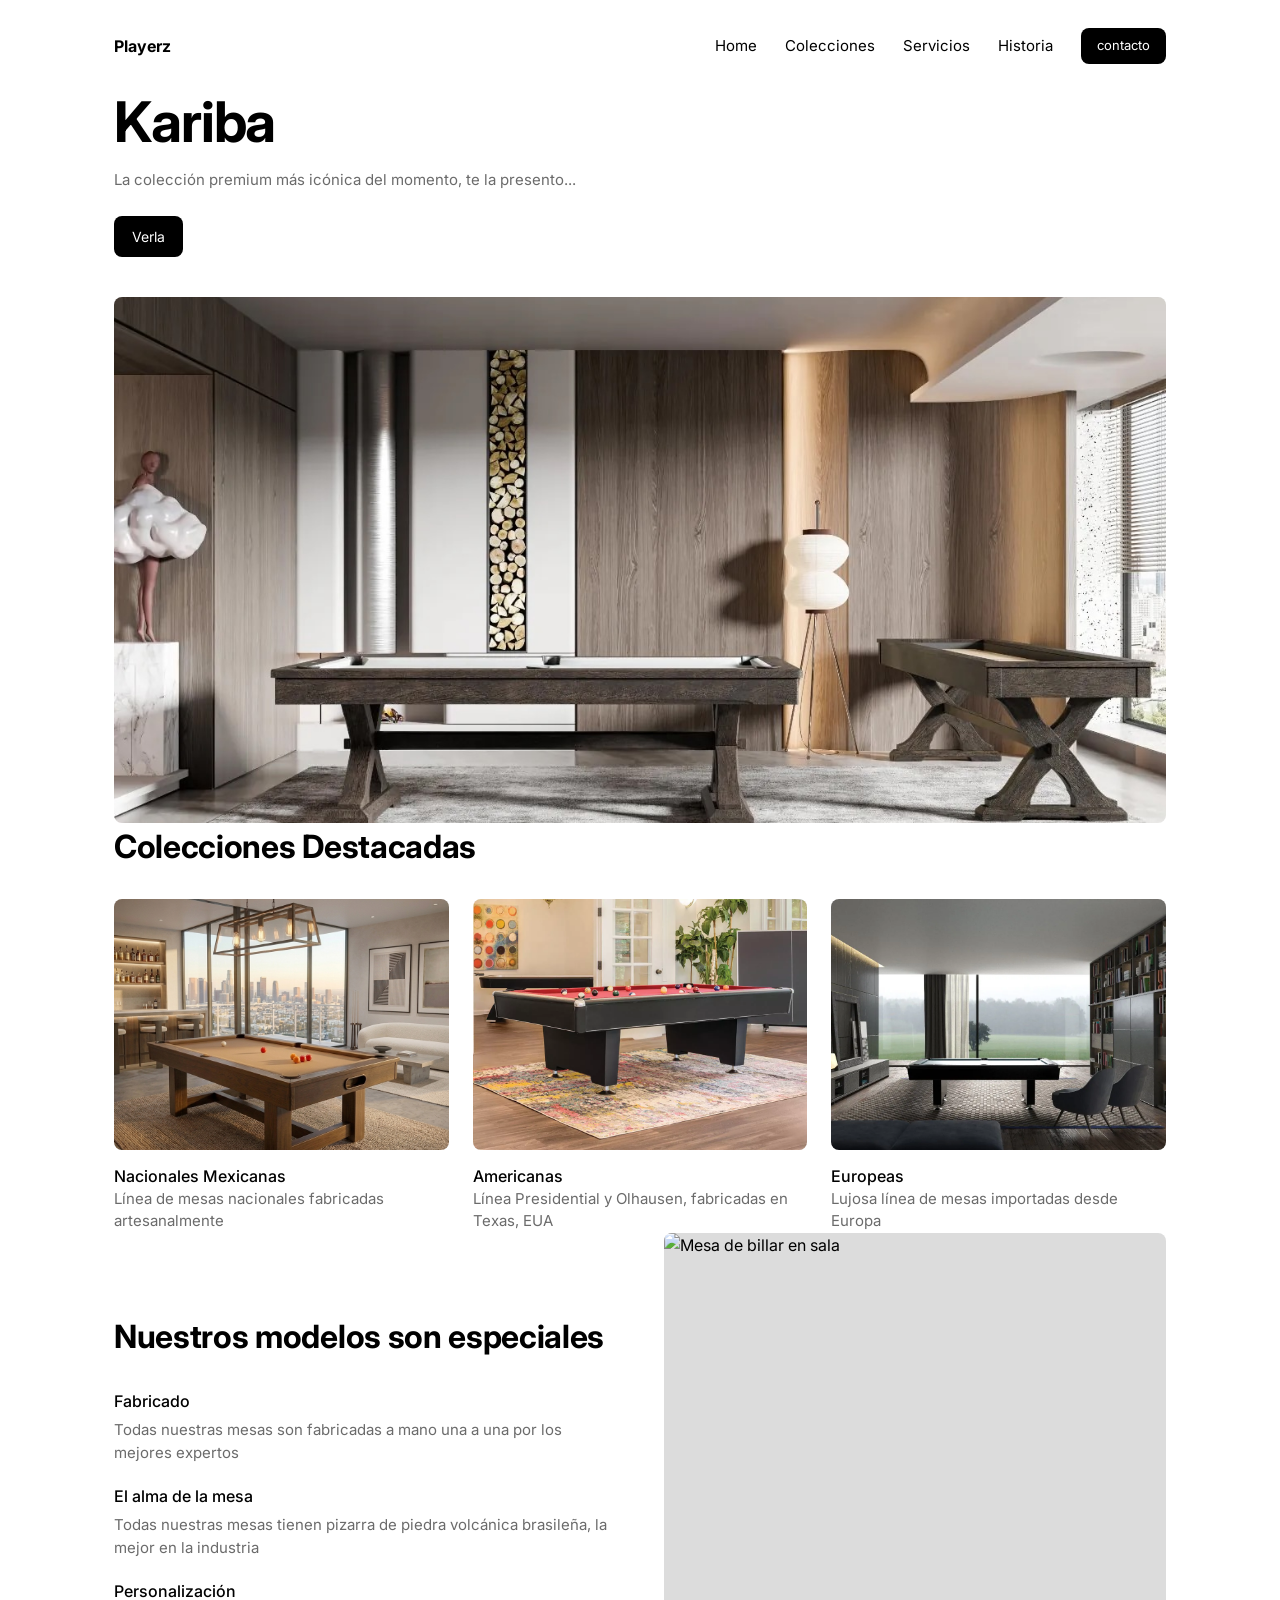
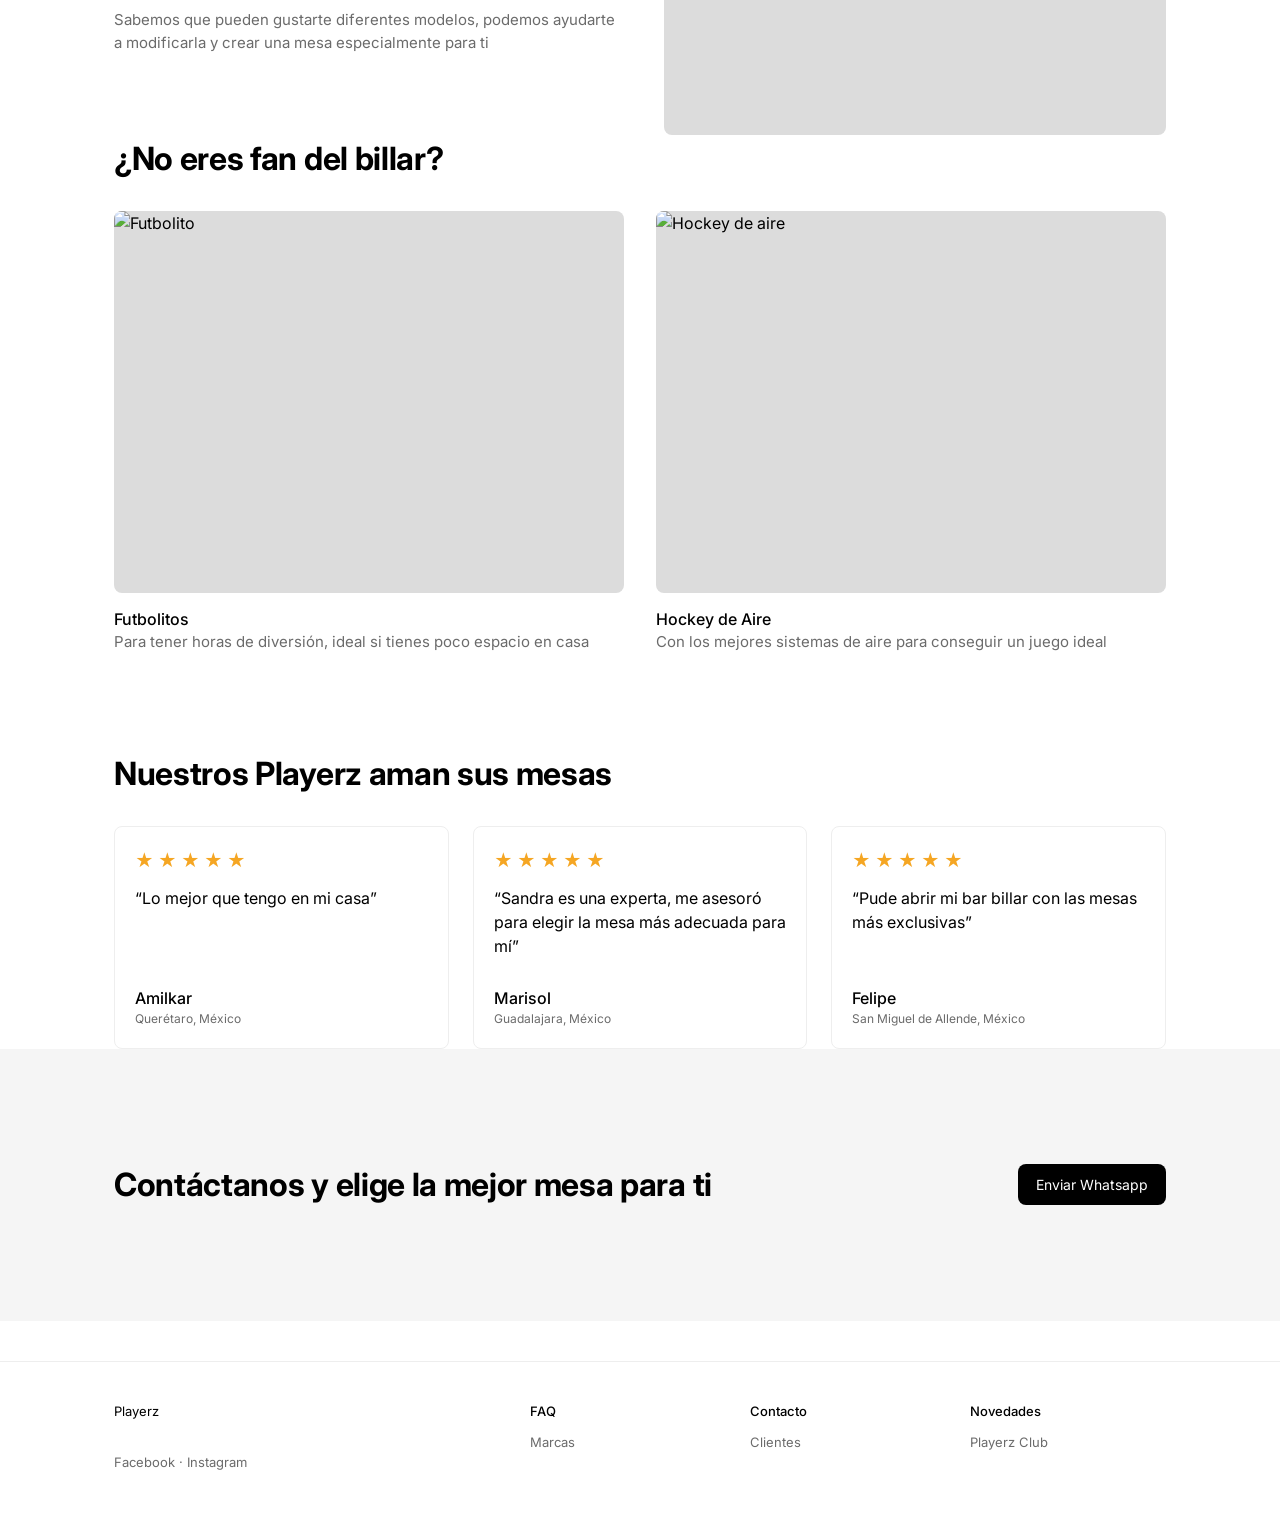
==== index.html @ 4782a0a0 "Initial commit" ====
<!DOCTYPE html>
<html lang="es">
    <head>
        <meta charset="utf-8">
        <meta name="viewport" content="width=device-width,initial-scale=1">
        <title>Home | Playerz</title>
        <link rel="preconnect" href="https://fonts.googleapis.com">
        <link rel="preconnect" href="https://fonts.gstatic.com" crossorigin>
        <link href="https://fonts.googleapis.com/css2?family=Inter:wght@400;500;700&display=swap" rel="stylesheet">
        <link rel="stylesheet" href="CSS/base.css">
        <link rel="stylesheet" href="CSS/componentes.css">
        <link rel="stylesheet" href="CSS/paginas.css">
        <script src="JS/menu.js" defer></script>
    </head>
    <body class="home">
        <header>
            <div class="w">
                <a href="index.html"><b>Playerz</b></a>
                <button class="menu-toggle" type="button" aria-label="Abrir menú" aria-expanded="false" aria-controls="menu">
                    <span></span>
                    <span></span>
                    <span></span>
                </button>
                <nav id="menu">
                    <ul>
                        <li><a href="index.html">Home</a></li>
                        <li><a href="productos.html">Colecciones</a></li>
                        <li><a href="servicios.html">Servicios</a></li>
                        <li><a href="historia.html">Historia</a></li>
                        <li><a class="btn" href="contacto.html">contacto</a></li>
                    </ul>
                </nav>
            </div>
        </header>

        <main>
            <section class="w">
                <h1>Kariba</h1>
                <p>La colección premium más icónica del momento, te la presento...</p>
                <a class="btn" href="https://www.presidentialbilliards.com/product/kariba-billiard-table/" target="_blank" rel="noopener">Verla</a>                <img src="IMG/karibaex.jpg" alt="Mesa de billar Kariba">
            </section>

            <section class="w">
                <h2>Colecciones Destacadas</h2>
                <div class="grid3">
                    <a href="DOCS/catalogomx.pdf" target="_blank" rel="noopener">
                        <img src="IMG/mexicana.png" alt="Nacionales Mexicanas">
                        <h3>Nacionales Mexicanas</h3>
                        <p>Línea de mesas nacionales fabricadas artesanalmente</p>
                    </a>
                    <a href="DOCS/catalogous.pdf" target="_blank" rel="noopener">
                        <img src="IMG/americana.png" alt="Americanas">
                        <h3>Americanas</h3>
                        <p>Línea Presidential y Olhausen, fabricadas en Texas, EUA</p>
                    </a>
                    <a href="DOCS/catalogoeu.pdf" target="_blank" rel="noopener">
                        <img src="IMG/europea.png" alt="Europeas">
                        <h3>Europeas</h3>
                        <p>Lujosa línea de mesas importadas desde Europa</p>
                    </a>
                </div>
            </section>

            <section class="w split">
                <div>
                    <h2>Nuestros modelos son especiales</h2>
                    <h3>Fabricado</h3>
                    <p>Todas nuestras mesas son fabricadas a mano una a una por los mejores expertos</p>
                    <h3>El alma de la mesa</h3>
                    <p>Todas nuestras mesas tienen pizarra de piedra volcánica brasileña, la mejor en la industria</p>
                    <h3>Personalización</h3>
                    <p>Sabemos que pueden gustarte diferentes modelos, podemos ayudarte a modificarla y crear una mesa especialmente para ti</p>
                </div>
                <img src="img/modelos.jpg" alt="Mesa de billar en sala">
            </section>

            <section class="w">
                <h2>¿No eres fan del billar?</h2>
                <div class="grid2">
                    <div>
                        <img src="img/futbolitos.jpg" alt="Futbolito">
                        <h3>Futbolitos</h3>
                        <p>Para tener horas de diversión, ideal si tienes poco espacio en casa</p>
                    </div>
                    <div>
                        <img src="img/hockey.jpg" alt="Hockey de aire">
                        <h3>Hockey de Aire</h3>
                        <p>Con los mejores sistemas de aire para conseguir un juego ideal</p>
                    </div>
                </div>
            </section>

            <section class="w resenas">
                <h2>Nuestros Playerz aman sus mesas</h2>
                <div class="grid3">
                    <div class="card">
                <div class="stars" role="img" aria-label="5 de 5 estrellas">
                    <span>★</span>
                    <span>★</span>
                    <span>★</span>
                    <span>★</span>
                    <span>★</span>
                </div>                        <q>“Lo mejor que tengo en mi casa”</q>
                        <div class="autor">
                            <h3>Amilkar</h3>
                            <p>Querétaro, México</p>
                        </div>
                    </div>
                    <div class="card">
                <div class="stars" role="img" aria-label="5 de 5 estrellas">
                    <span>★</span>
                    <span>★</span>
                     <span>★</span>
                    <span>★</span>
                    <span>★</span>
                </div>
                        <q>“Sandra es una experta, me asesoró para elegir la mesa más adecuada para mí”</q>
                        <div class="autor">
                            <h3>Marisol</h3>
                            <p>Guadalajara, México</p>
                        </div>
                    </div>
                    <div class="card">
                <div class="stars" role="img" aria-label="5 de 5 estrellas">
                    <span>★</span>
                    <span>★</span>
                    <span>★</span>
                    <span>★</span>
                    <span>★</span>
                </div>
                        <q>“Pude abrir mi bar billar con las mesas más exclusivas”</q>
                        <div class="autor">
                            <h3>Felipe</h3>
                            <p>San Miguel de Allende, México</p>
                        </div>
                    </div>
                </div>
            </section>

            <section class="cta">
                <div class="w">
                    <h2>Contáctanos y elige la mejor mesa para ti</h2>
                    <a class="btn" href="https://wa.me/">Enviar Whatsapp</a>
                </div>
            </section>
        </main>

        <footer>
            <div class="w">
                <div>
                    Playerz
                    <p>Facebook · Instagram</p>
                </div>
                <div>
                    <b>FAQ</b>
                    <a href="#">Marcas</a>
                </div>
                <div>
                    <b>Contacto</b>
                    <a href="#">Clientes</a>
                </div>
                <div>
                    <b>Novedades</b>
                    <a href="#">Playerz Club</a>
                </div>
            </div>
        </footer>
    </body>
</html>
---- CSS/base.css ----
:root {
    --ink: #000;
    --mute: #6b6b6b;
    --line: #eee;
    --bg: #fff;
    --soft: #f5f5f5;
    --img: #dcdcdc;
}

* {
    box-sizing: border-box;
    margin: 0;
}

body {
    font-family: Inter, system-ui, sans-serif;
    color: var(--ink);
    background: var(--bg);
    line-height: 1.5;
}

a {
    color: inherit;
    text-decoration: none;
}

img {
    display: block;
    width: 100%;
    object-fit: cover;
    background: var(--img);
    border-radius: 8px;
}

h1 {
    font-size: clamp(34px, 6vw, 56px);
    line-height: 1.1;
    letter-spacing: -0.02em;
}

h2 {
    font-size: clamp(26px, 4vw, 32px);
    letter-spacing: -0.01em;
    margin-bottom: 28px;
}

h3 {
    font-size: 16px;
    font-weight: 500;
}

p {
    color: var(--mute);
    font-size: 15px;
}

/* Layout */
.w {
    max-width: 1100px;
    margin: 0 auto;
    padding: 0 24px;
}

section {
    padding: 56px 0;
}

.grid3 {
    display: grid;
    grid-template-columns: repeat(3, 1fr);
    gap: 24px;
}

.grid2 {
    display: grid;
    grid-template-columns: repeat(2, 1fr);
    gap: 32px;
}

.split {
    display: grid;
    grid-template-columns: 1fr 1fr;
    gap: 48px;
    align-items: center;
}

.narrow {
    max-width: 640px;
    margin: 0 auto;
}

.narrow p {
    color: var(--ink);
    margin-bottom: 20px;
}

.grid3 > a,
.grid2 > a {
    display: block;
}

.grid3 img {
    aspect-ratio: 4 / 3;
}

.grid2 img {
    aspect-ratio: 4 / 3;
}

.split img {
    aspect-ratio: 1 / 1;
}

.grid3 img,
.grid2 img {
    margin-bottom: 14px;
}

/* Tablet */
@media (max-width: 1024px) {
    .grid3 {
        grid-template-columns: repeat(2, 1fr);
    }

    .split {
        gap: 32px;
    }
}

/* Móvil */
@media (max-width: 760px) {
    .w {
        padding: 0 20px;
    }

    section {
        padding: 40px 0;
    }

    .grid3,
    .grid2,
    .split {
        grid-template-columns: 1fr;
    }

    .split {
        gap: 24px;
    }
}
---- CSS/componentes.css ----
/* Header y menú */
header {
    position: sticky;
    top: 0;
    z-index: 100;
    background: var(--bg);
    transition: transform 0.3s ease;
}

header.oculto {
    transform: translateY(-100%);
}

.menu-toggle {
    display: none;
    background: none;
    border: 0;
    padding: 8px;
    cursor: pointer;
}

.menu-toggle span {
    display: block;
    width: 22px;
    height: 2px;
    margin: 5px 0;
    background: var(--ink);
    transition: transform 0.3s ease, opacity 0.3s ease;
}

.menu-toggle[aria-expanded="true"] span:nth-child(1) {
    transform: translateY(7px) rotate(45deg);
}

.menu-toggle[aria-expanded="true"] span:nth-child(2) {
    opacity: 0;
}

.menu-toggle[aria-expanded="true"] span:nth-child(3) {
    transform: translateY(-7px) rotate(-45deg);
}

header .w {
    display: flex;
    justify-content: space-between;
    align-items: center;
    padding-top: 28px;
    padding-bottom: 28px;
}

nav ul {
    display: flex;
    gap: 28px;
    align-items: center;
    list-style: none;
    padding: 0;
    font-size: 15px;
}

nav a:focus-visible,
.btn:focus-visible,
.menu-toggle:focus-visible,
input:focus-visible,
textarea:focus-visible {
    outline: 2px solid var(--ink);
    outline-offset: 3px;
}

/* Botones */
.btn {
    display: inline-block;
    background: var(--ink);
    color: #fff;
    padding: 10px 18px;
    border: 0;
    border-radius: 8px;
    font-family: inherit;
    font-size: 14px;
    cursor: pointer;
}

nav .btn {
    padding: 8px 16px;
    font-size: 13px;
}

.btn.full {
    width: 100%;
    margin-top: 20px;
    padding: 14px;
    text-align: center;
}

/* Tarjetas de testimonios */
.card {
    display: flex;
    flex-direction: column;
    border: 1px solid var(--line);
    border-radius: 8px;
    padding: 20px;
}

.stars {
    display: flex;
    gap: 4px;
    color: #f5a623;
    font-size: 18px;
    margin-bottom: 12px;
}

.stars span {
    display: inline-block;
    animation: pulso 1.8s ease-in-out infinite;
}

.stars span:nth-child(2) {
    animation-delay: 0.15s;
}

.stars span:nth-child(3) {
    animation-delay: 0.3s;
}

.stars span:nth-child(4) {
    animation-delay: 0.45s;
}

.stars span:nth-child(5) {
    animation-delay: 0.6s;
}

@keyframes pulso {
    0%,
    60%,
    100% {
        transform: scale(1);
    }

    30% {
        transform: scale(1.35);
    }
}

.card q {
    display: block;
    color: var(--ink);
    font-size: 16px;
    quotes: none;
    flex-grow: 1;
    margin-bottom: 28px;
}

.autor {
    margin-top: auto;
}

.card p {
    font-size: 12px;
}

/* Llamada a la acción */
.cta {
    background: var(--soft);
}

.cta .w {
    display: flex;
    justify-content: space-between;
    align-items: center;
    gap: 24px;
    padding-top: 56px;
    padding-bottom: 56px;
}

.cta h2 {
    margin: 0;
}

/* Formularios */
label {
    display: block;
    font-size: 13px;
    margin: 16px 0 6px;
}

input,
textarea {
    width: 100%;
    padding: 11px 12px;
    border: 1px solid var(--line);
    border-radius: 8px;
    font: inherit;
    font-size: 14px;
}

.row {
    display: grid;
    grid-template-columns: 1fr 1fr;
    gap: 16px;
}

/* Footer */
footer {
    border-top: 1px solid var(--line);
    margin-top: 40px;
}

footer .w {
    display: grid;
    grid-template-columns: 2fr 1fr 1fr 1fr;
    gap: 24px;
    padding-top: 40px;
    padding-bottom: 40px;
    font-size: 13px;
}

footer p {
    margin-top: 32px;
    font-size: 13px;
}

footer a {
    display: block;
    color: var(--mute);
    margin-top: 12px;
}

footer b {
    font-weight: 500;
}

@media (max-width: 760px) {
    header .w {
        padding-top: 16px;
        padding-bottom: 16px;
    }

    .menu-toggle {
        display: block;
    }

    nav {
        display: none;
        position: absolute;
        top: 100%;
        left: 0;
        right: 0;
        background: var(--bg);
        border-bottom: 1px solid var(--line);
    }

    nav.abierto {
        display: block;
    }

    nav ul {
        flex-direction: column;
        align-items: flex-start;
        gap: 0;
        padding: 8px 20px 20px;
        font-size: 16px;
    }

    nav li {
        width: 100%;
        padding: 12px 0;
    }

    .row {
        grid-template-columns: 1fr;
    }

    footer .w {
        grid-template-columns: 1fr 1fr;
    }

    .cta .w {
        flex-direction: column;
        align-items: flex-start;
    }
}

@media (max-width: 480px) {
    footer .w {
        grid-template-columns: 1fr;
    }
}

@media (prefers-reduced-motion: reduce) {
    header,
    .menu-toggle span {
        transition: none;
    }

    .stars span {
        animation: none;
    }
}
---- CSS/paginas.css ----
/* ---------- Home ---------- */
.home h1 + p {
    margin: 16px 0 24px;
}

.home img[src*="kariba"] {
    aspect-ratio: 2 / 1;
    margin-top: 40px;
}

.home .split h3 + p {
    margin: 6px 0 20px;
}

.home .split p:last-child {
    margin-bottom: 0;
}

.home .resenas {
    padding-top: 96px;
}

.home .grid2 img {
    margin-bottom: 14px;
}

/* ---------- Historia ---------- */
.historia h1 {
    margin-bottom: 32px;
}

.historia h1 + p {
    max-width: 900px;
}

.historia img[src*="sanger"] {
    aspect-ratio: 2 / 1;
    margin-top: 40px;
}

.historia main > section:nth-of-type(2),
.historia main > section:nth-of-type(3) {
    padding-top: 0;
}

.historia img[src*="manuel"],
.historia img[src*="sandra"] {
    aspect-ratio: 1 / 1;
}

/* ---------- Servicios ---------- */
.servicios main > section:first-child {
    padding-top: 0;
}

.servicios .hero {
    background: #3a2a1a;
    color: #fff;
    border-radius: 8px;
    text-align: center;
    padding: 100px 24px;
}

.servicios .hero p {
    color: #fff;
    margin: 12px 0 20px;
}

.servicios .hero .btn {
    border: 1px solid #fff;
}

.servicios .split h2 {
    font-size: 24px;
    margin-bottom: 8px;
}

.servicios section.split p {
    margin-bottom: 20px;
}

.servicios img[src*="cotiza"],
.servicios img[src*="personaliza"] {
    aspect-ratio: 4 / 3;
}

.servicios div.split {
    align-items: start;
    gap: 24px;
}

.servicios div.split img {
    margin-bottom: 14px;
}

.servicios div.split p {
    margin-bottom: 24px;
}

.servicios img[src*="clasicos"],
.servicios img[src*="minimalistas"] {
    aspect-ratio: 16 / 9;
}

.servicios .grid2 {
    gap: 36px;
}

/* ---------- Producto ---------- */
.producto main > section:first-child {
    padding-top: 0;
}

.producto h1 {
    font-size: 36px;
}

.producto .split p:nth-of-type(1) {
    font-size: 18px;
    margin: 12px 0;
}

.producto .split p:nth-of-type(2) {
    color: var(--ink);
    font-size: 18px;
    margin-bottom: 12px;
}

.producto .split p:nth-of-type(3) {
    margin-bottom: 20px;
}

.producto h2 {
    font-size: 24px;
}

.producto .grid3 {
    row-gap: 32px;
}

.producto .grid3 p:last-child {
    color: var(--ink);
}

/* ---------- Contacto ---------- */
.contacto .split {
    align-items: start;
}

.contacto h1 + p {
    font-size: 18px;
    margin: 12px 0;
}

.contacto h1 + p + p {
    color: var(--ink);
    font-size: 15px;
    margin: 0;
}

.contacto h2 {
    font-size: 24px;
    margin: 48px 0 0;
}

.contacto img {
    aspect-ratio: 4 / 5;
}

/* ---------- Móvil ---------- */
@media (max-width: 760px) {
    .home .resenas {
        padding-top: 64px;
    }

    .home img[src*="kariba"],
    .historia img[src*="sanger"] {
        aspect-ratio: 4 / 3;
        margin-top: 24px;
    }

    .servicios .hero {
        padding: 64px 20px;
    }

    .contacto img {
        aspect-ratio: 4 / 3;
    }

    .contacto h2 {
        margin-top: 32px;
    }
}
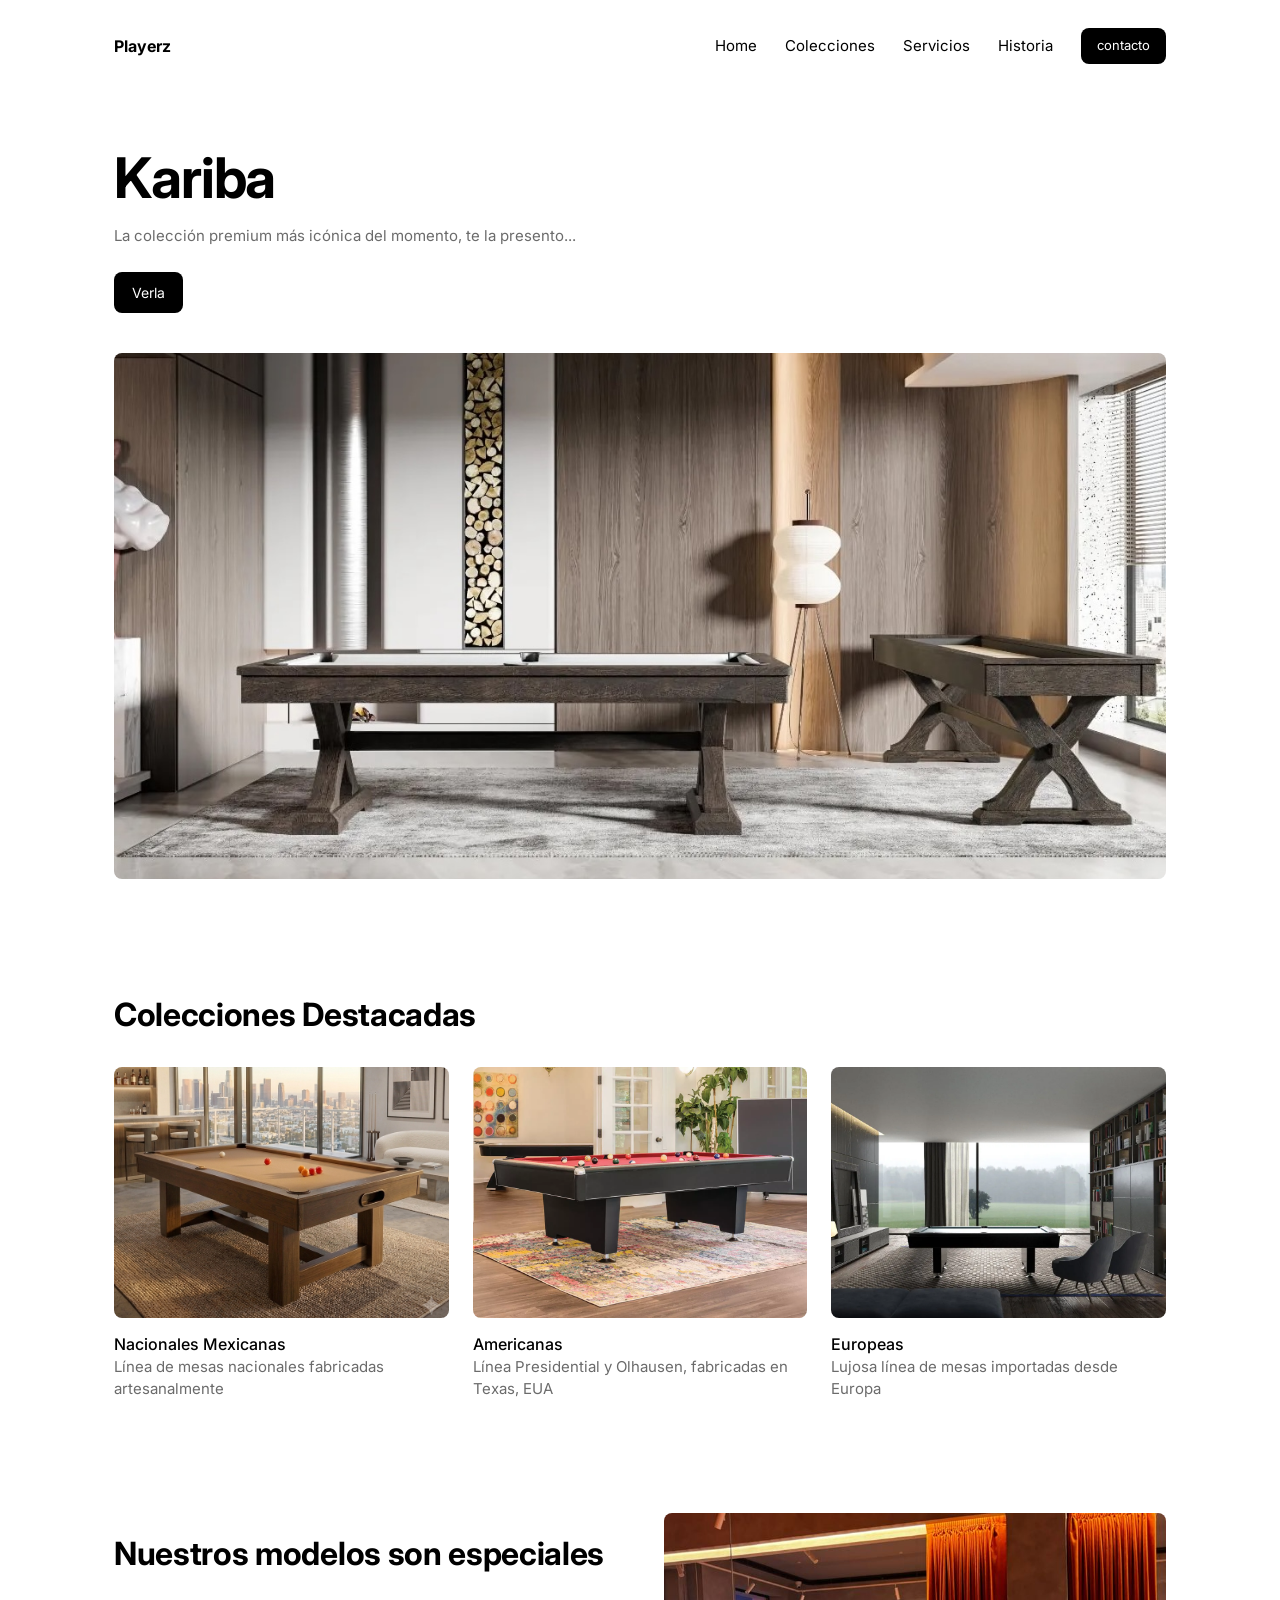
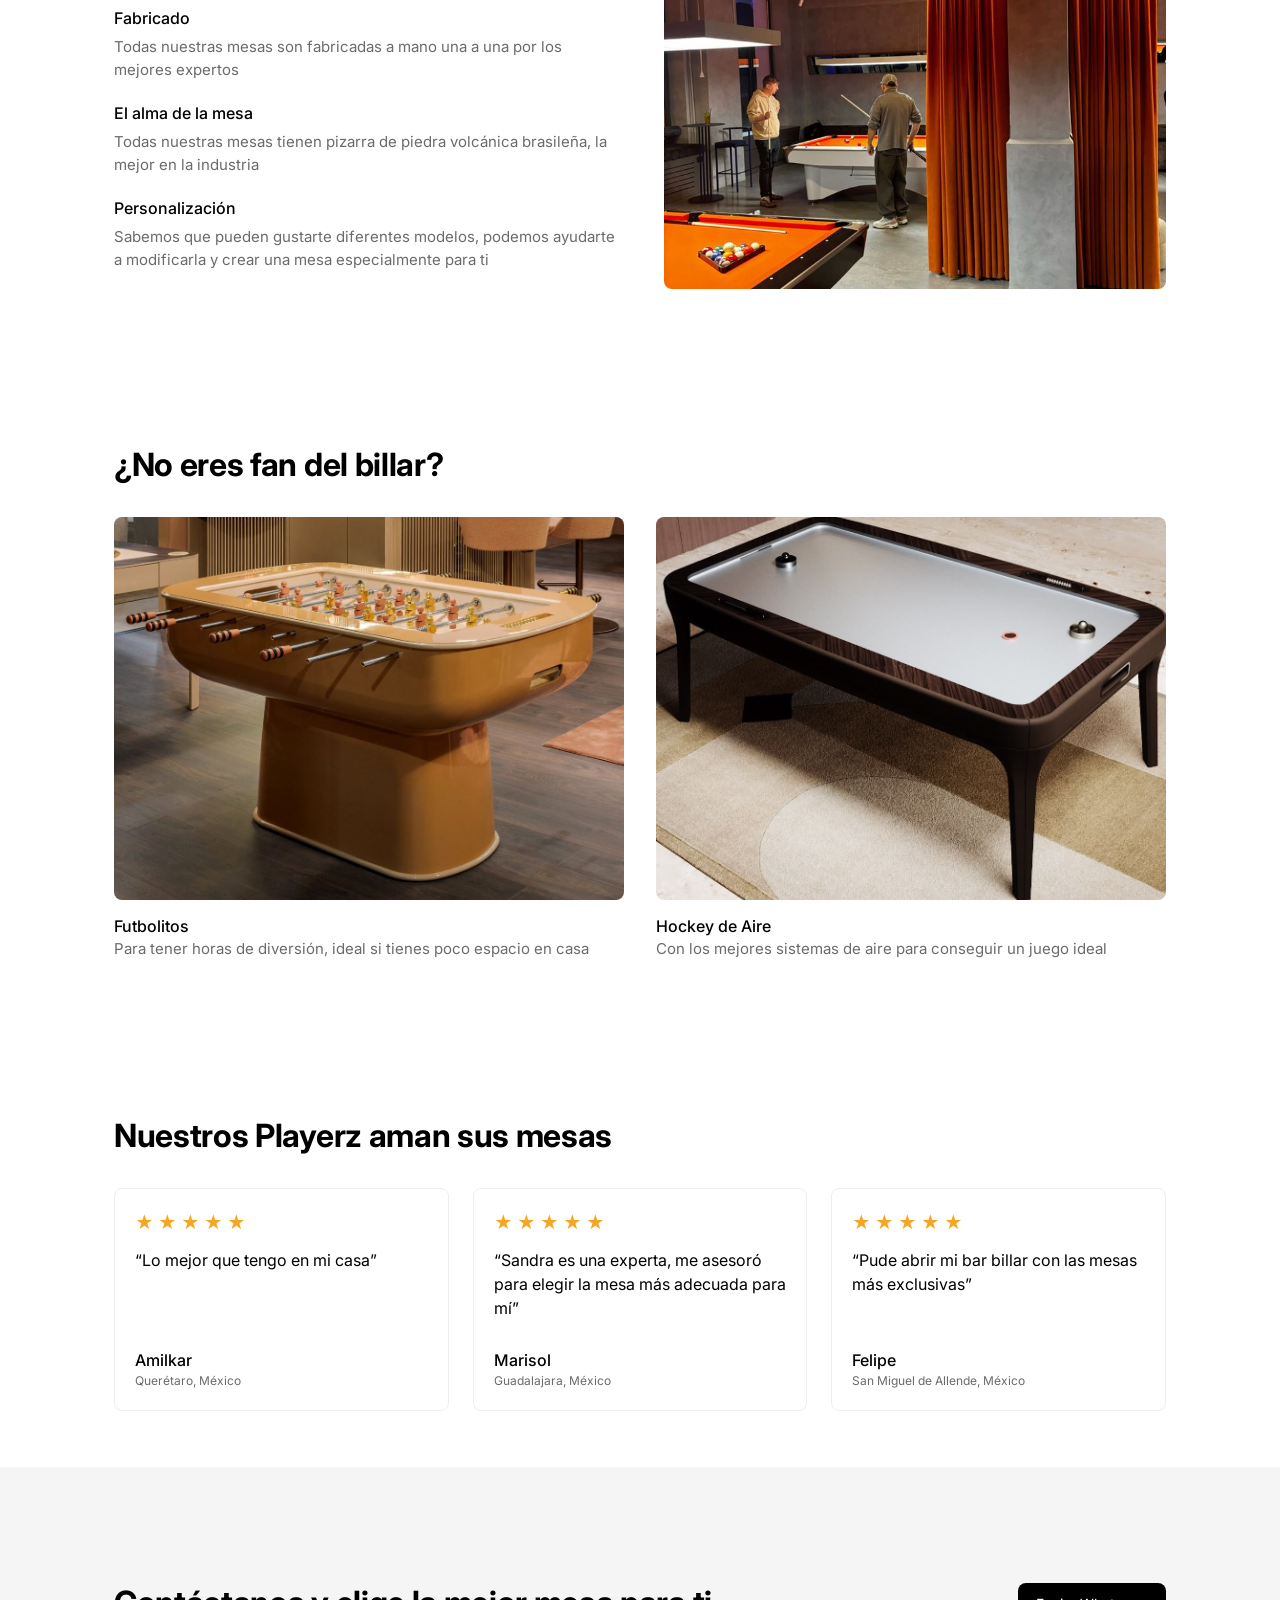
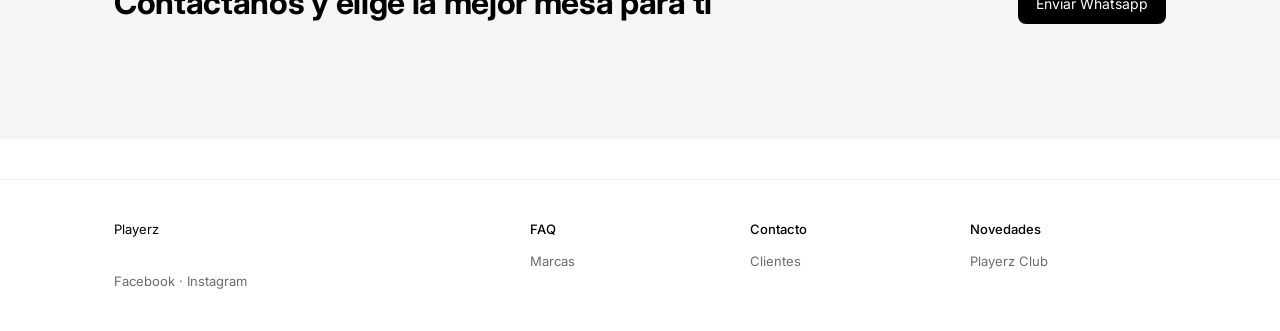
==== commit 55b344df: "agregué imágenes" ====
--- a/index.html
+++ b/index.html
@@ -37,23 +37,24 @@
             <section class="w">
                 <h1>Kariba</h1>
                 <p>La colección premium más icónica del momento, te la presento...</p>
-                <a class="btn" href="https://www.presidentialbilliards.com/product/kariba-billiard-table/" target="_blank" rel="noopener">Verla</a>                <img src="IMG/karibaex.jpg" alt="Mesa de billar Kariba">
+                <a class="btn" href="https://www.presidentialbilliards.com/product/kariba-billiard-table/" target="_blank" rel="noopener">Verla</a>
+                <img src="IMG/karibaex.jpg" alt="Mesa de billar Kariba">
             </section>
 
             <section class="w">
                 <h2>Colecciones Destacadas</h2>
                 <div class="grid3">
-                    <a href="DOCS/catalogomx.pdf" target="_blank" rel="noopener">
+                    <a class="aparecer" href="DOCS/catalogomx.pdf" target="_blank" rel="noopener">
                         <img src="IMG/mexicana.png" alt="Nacionales Mexicanas">
                         <h3>Nacionales Mexicanas</h3>
                         <p>Línea de mesas nacionales fabricadas artesanalmente</p>
                     </a>
-                    <a href="DOCS/catalogous.pdf" target="_blank" rel="noopener">
+                    <a class="aparecer" href="DOCS/catalogous.pdf" target="_blank" rel="noopener">
                         <img src="IMG/americana.png" alt="Americanas">
                         <h3>Americanas</h3>
                         <p>Línea Presidential y Olhausen, fabricadas en Texas, EUA</p>
                     </a>
-                    <a href="DOCS/catalogoeu.pdf" target="_blank" rel="noopener">
+                    <a class="aparecer" href="DOCS/catalogoeu.pdf" target="_blank" rel="noopener">
                         <img src="IMG/europea.png" alt="Europeas">
                         <h3>Europeas</h3>
                         <p>Lujosa línea de mesas importadas desde Europa</p>
@@ -71,19 +72,19 @@
                     <h3>Personalización</h3>
                     <p>Sabemos que pueden gustarte diferentes modelos, podemos ayudarte a modificarla y crear una mesa especialmente para ti</p>
                 </div>
-                <img src="img/modelos.jpg" alt="Mesa de billar en sala">
+                <img src="IMG/especiales.jpg" alt="Mesa de billar en sala">
             </section>
 
             <section class="w">
                 <h2>¿No eres fan del billar?</h2>
                 <div class="grid2">
                     <div>
-                        <img src="img/futbolitos.jpg" alt="Futbolito">
+                        <img src="IMG/futbolito.jpg" alt="Futbolito">
                         <h3>Futbolitos</h3>
                         <p>Para tener horas de diversión, ideal si tienes poco espacio en casa</p>
                     </div>
                     <div>
-                        <img src="img/hockey.jpg" alt="Hockey de aire">
+                        <img src="IMG/hockey.jpg" alt="Hockey de aire">
                         <h3>Hockey de Aire</h3>
                         <p>Con los mejores sistemas de aire para conseguir un juego ideal</p>
                     </div>
@@ -94,26 +95,27 @@
                 <h2>Nuestros Playerz aman sus mesas</h2>
                 <div class="grid3">
                     <div class="card">
-                <div class="stars" role="img" aria-label="5 de 5 estrellas">
-                    <span>★</span>
-                    <span>★</span>
-                    <span>★</span>
-                    <span>★</span>
-                    <span>★</span>
-                </div>                        <q>“Lo mejor que tengo en mi casa”</q>
+                        <div class="stars" role="img" aria-label="5 de 5 estrellas">
+                            <span>★</span>
+                            <span>★</span>
+                            <span>★</span>
+                            <span>★</span>
+                            <span>★</span>
+                        </div>
+                        <q>“Lo mejor que tengo en mi casa”</q>
                         <div class="autor">
                             <h3>Amilkar</h3>
                             <p>Querétaro, México</p>
                         </div>
                     </div>
                     <div class="card">
-                <div class="stars" role="img" aria-label="5 de 5 estrellas">
-                    <span>★</span>
-                    <span>★</span>
-                     <span>★</span>
-                    <span>★</span>
-                    <span>★</span>
-                </div>
+                        <div class="stars" role="img" aria-label="5 de 5 estrellas">
+                            <span>★</span>
+                            <span>★</span>
+                            <span>★</span>
+                            <span>★</span>
+                            <span>★</span>
+                        </div>
                         <q>“Sandra es una experta, me asesoró para elegir la mesa más adecuada para mí”</q>
                         <div class="autor">
                             <h3>Marisol</h3>
@@ -121,13 +123,13 @@
                         </div>
                     </div>
                     <div class="card">
-                <div class="stars" role="img" aria-label="5 de 5 estrellas">
-                    <span>★</span>
-                    <span>★</span>
-                    <span>★</span>
-                    <span>★</span>
-                    <span>★</span>
-                </div>
+                        <div class="stars" role="img" aria-label="5 de 5 estrellas">
+                            <span>★</span>
+                            <span>★</span>
+                            <span>★</span>
+                            <span>★</span>
+                            <span>★</span>
+                        </div>
                         <q>“Pude abrir mi bar billar con las mesas más exclusivas”</q>
                         <div class="autor">
                             <h3>Felipe</h3>
--- a/CSS/base.css
+++ b/CSS/base.css
@@ -58,7 +58,8 @@
 .w {
     max-width: 1100px;
     margin: 0 auto;
-    padding: 0 24px;
+    padding-left: 24px;
+    padding-right: 24px;
 }
 
 section {
--- a/CSS/componentes.css
+++ b/CSS/componentes.css
@@ -79,6 +79,14 @@
     cursor: pointer;
 }
 
+.btn {
+    transition: background-color 0.3s ease;
+}
+
+.btn:hover {
+    background-color: #d3733f;
+}
+
 nav .btn {
     padding: 8px 16px;
     font-size: 13px;
@@ -199,6 +207,16 @@
     gap: 16px;
 }
 
+/* Aparecer al hacer scroll */
+.aparecer {
+    transition: opacity 0.6s ease, transform 0.6s ease;
+}
+
+.aparecer.oculta {
+    opacity: 0;
+    transform: translateY(32px);
+}
+
 /* Footer */
 footer {
     border-top: 1px solid var(--line);
@@ -295,4 +313,12 @@
     .stars span {
         animation: none;
     }
+    .aparecer {
+    transition: none;
+    }
+
+    .aparecer.oculta {
+    opacity: 1;
+    transform: none;
+    }
 }
--- a/CSS/paginas.css
+++ b/CSS/paginas.css
@@ -24,6 +24,16 @@
     margin-bottom: 14px;
 }
 
+@media (min-width: 1025px) {
+    .home .split img {
+        aspect-ratio: 4 / 3;
+    }
+}
+
+.home main > section:nth-of-type(4) {
+    padding-top: 96px;
+}
+
 /* ---------- Historia ---------- */
 .historia h1 {
     margin-bottom: 32px;
@@ -33,7 +43,7 @@
     max-width: 900px;
 }
 
-.historia img[src*="sanger"] {
+.historia img[src*="casa"] {
     aspect-ratio: 2 / 1;
     margin-top: 40px;
 }
@@ -43,9 +53,10 @@
     padding-top: 0;
 }
 
-.historia img[src*="manuel"],
-.historia img[src*="sandra"] {
+.historia .nosotros img {
     aspect-ratio: 1 / 1;
+    object-fit: cover;
+    object-position: center top;
 }
 
 /* ---------- Servicios ---------- */
@@ -174,11 +185,15 @@
     }
 
     .home img[src*="kariba"],
-    .historia img[src*="sanger"] {
+    .historia img[src*="casa"] {
         aspect-ratio: 4 / 3;
         margin-top: 24px;
     }
 
+    .home main > section:nth-of-type(4) {
+        padding-top: 64px;
+    }
+
     .servicios .hero {
         padding: 64px 20px;
     }
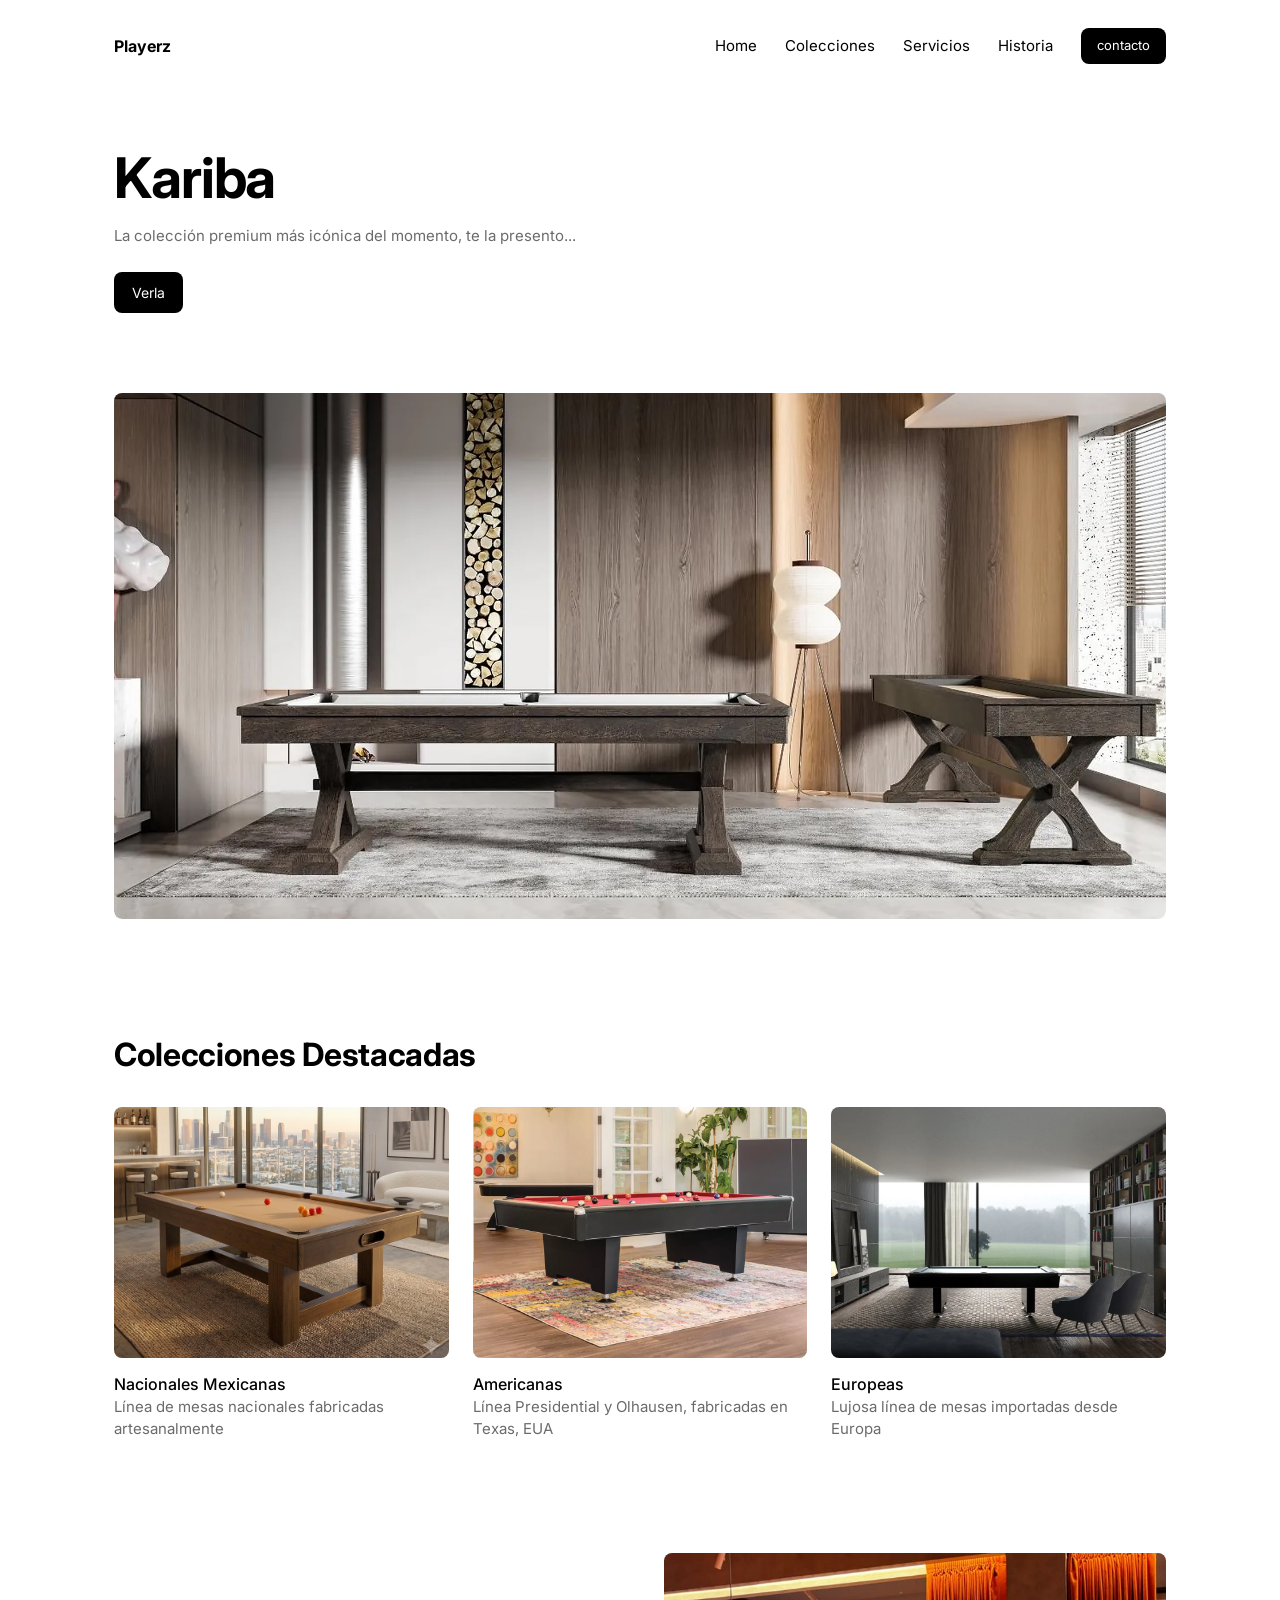
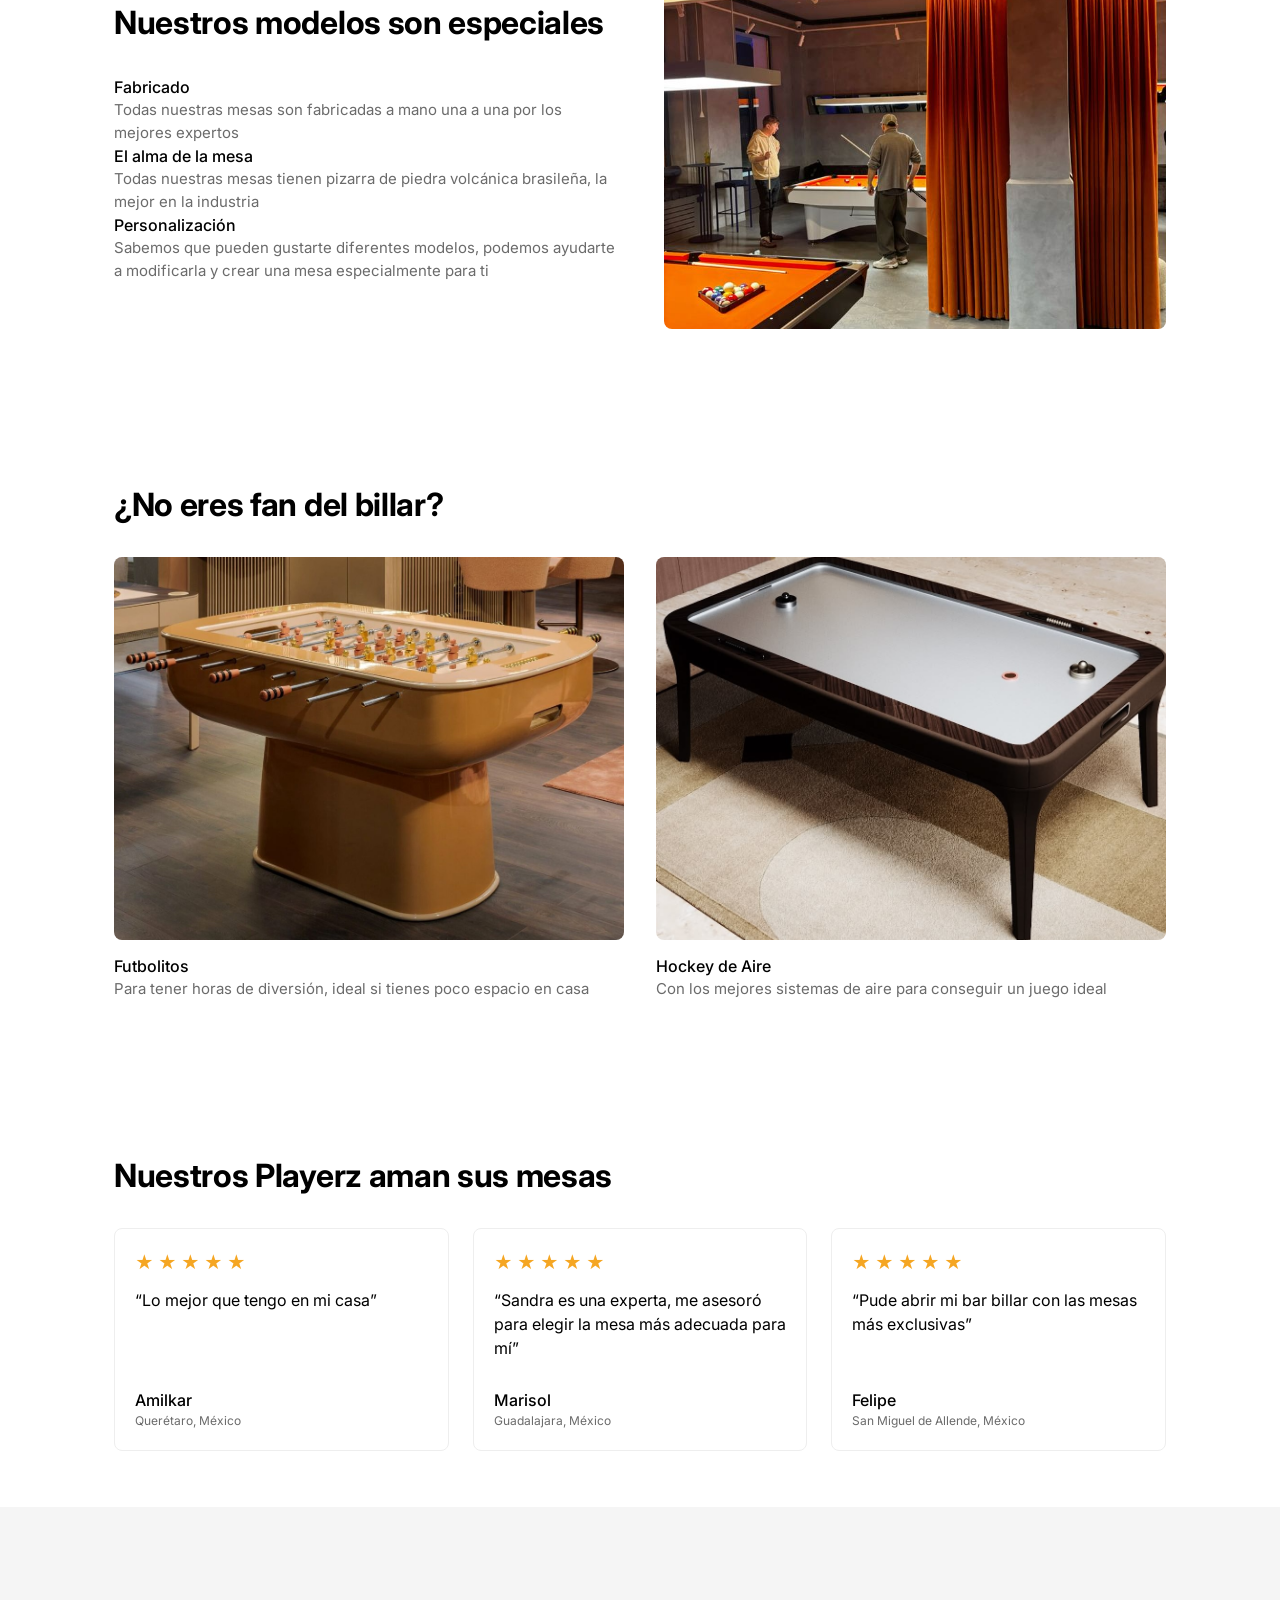
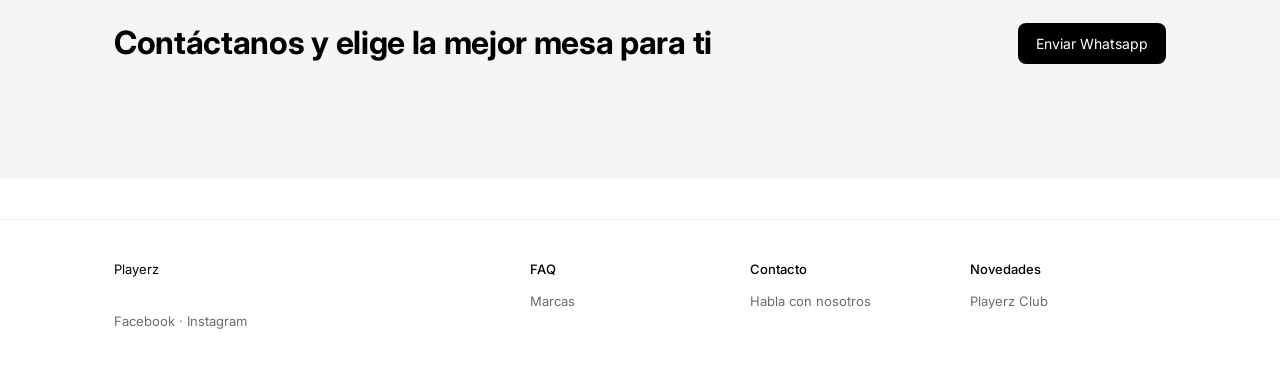
==== commit b2d1905a: "animaciones" ====
--- a/index.html
+++ b/index.html
@@ -11,6 +11,7 @@
         <link rel="stylesheet" href="CSS/componentes.css">
         <link rel="stylesheet" href="CSS/paginas.css">
         <script src="JS/menu.js" defer></script>
+        <script src="JS/carrusel.js" defer></script>
     </head>
     <body class="home">
         <header>
@@ -38,7 +39,15 @@
                 <h1>Kariba</h1>
                 <p>La colección premium más icónica del momento, te la presento...</p>
                 <a class="btn" href="https://www.presidentialbilliards.com/product/kariba-billiard-table/" target="_blank" rel="noopener">Verla</a>
-                <img src="IMG/karibaex.jpg" alt="Mesa de billar Kariba">
+                <div class="carousel">
+                    <div class="carousel-track">
+                        <img src="IMG/karibaex.jpg" alt="Kariba 1">
+                        <img src="IMG/karibadine.png" alt="Kariba 2">
+                        <img src="IMG/karibapatio.jpg" alt="Kariba 3">
+                        <img src="IMG/karibaoutdoor.jpg" alt="Kariba 4">
+                        <img src="IMG/karibasalon.jpg" alt="Kariba 5">
+                    </div>
+                </div>
             </section>
 
             <section class="w">
@@ -151,7 +160,10 @@
             <div class="w">
                 <div>
                     Playerz
-                    <p>Facebook · Instagram</p>
+                    <p>
+                        <a href="https://www.facebook.com/share/19M51iK5sR/?mibextid=wwXIfr" target="_blank" rel="noopener">Facebook</a> ·
+                        <a href="https://www.instagram.com/playerz.room/" target="_blank" rel="noopener">Instagram</a>
+                    </p>
                 </div>
                 <div>
                     <b>FAQ</b>
@@ -159,11 +171,11 @@
                 </div>
                 <div>
                     <b>Contacto</b>
-                    <a href="#">Clientes</a>
+                    <a href="contacto.html">Habla con nosotros</a>
                 </div>
                 <div>
                     <b>Novedades</b>
-                    <a href="#">Playerz Club</a>
+                    <a href="https://www.instagram.com/playerz.room/" target="_blank" rel="noopener">Playerz Club</a>
                 </div>
             </div>
         </footer>
--- a/CSS/componentes.css
+++ b/CSS/componentes.css
@@ -242,6 +242,14 @@
     color: var(--mute);
     margin-top: 12px;
 }
+footer p a {
+    display: inline;
+    margin-top: 0;
+}
+
+footer a:hover {
+    color: var(--ink);
+}
 
 footer b {
     font-weight: 500;
@@ -321,4 +329,107 @@
     opacity: 1;
     transform: none;
     }
+}
+/* =========================
+   CARRUSEL KARIBA
+========================= */
+
+.carousel {
+    width: 100%;
+    overflow: hidden;
+    border-radius: 8px;
+    margin-top: 40px;
+    position: relative;
+}
+
+.carousel-track {
+    display: flex;
+    width: 100%;
+    transition: transform 0.6s ease;
+    will-change: transform;
+}
+
+.carousel-track img {
+    flex: 0 0 100%;
+    width: 100%;
+    aspect-ratio: 2 / 1;
+    object-fit: cover;
+    display: block;
+}
+
+/* animación desktop */
+@keyframes slide {
+    0%   { transform: translateX(0%); }
+    15%  { transform: translateX(0%); }
+
+    20%  { transform: translateX(-100%); }
+    35%  { transform: translateX(-100%); }
+
+    40%  { transform: translateX(-200%); }
+    55%  { transform: translateX(-200%); }
+
+    60%  { transform: translateX(-300%); }
+    75%  { transform: translateX(-300%); }
+
+    80%  { transform: translateX(-400%); }
+    95%  { transform: translateX(-400%); }
+
+    100% { transform: translateX(0%); }
+}
+
+/* =========================
+   RESPONSIVE CARRUSEL
+========================= */
+
+/* TABLET */
+@media (max-width: 1024px) {
+    .carousel-track img {
+        aspect-ratio: 4 / 3;
+    }
+
+    .carousel-track {
+        animation-duration: 20s;
+    }
+}
+
+/* MÓVIL */
+@media (max-width: 760px) {
+    .carousel {
+        margin-top: 24px;
+    }
+
+    .carousel-track img {
+        aspect-ratio: 4 / 3;
+    }
+
+    .carousel-track {
+        animation-duration: 18s;
+    }
+}
+
+/* MÓVIL PEQUEÑO */
+@media (max-width: 480px) {
+    .carousel-track img {
+        aspect-ratio: 1 / 1;
+    }
+
+    .carousel-track {
+        animation-duration: 16s;
+    }
+}
+
+.carousel img {
+    border-radius: 8px;
+}
+
+.reveal {
+    opacity: 0;
+    transform: translateY(24px);
+    transition: opacity 0.8s ease, transform 0.8s ease;
+    will-change: opacity, transform;
+}
+
+.reveal.visible {
+    opacity: 1;
+    transform: translateY(0);
 }
--- a/CSS/paginas.css
+++ b/CSS/paginas.css
@@ -6,14 +6,6 @@
 .home img[src*="kariba"] {
     aspect-ratio: 2 / 1;
     margin-top: 40px;
-}
-
-.home .split h3 + p {
-    margin: 6px 0 20px;
-}
-
-.home .split p:last-child {
-    margin-bottom: 0;
 }
 
 .home .resenas {
@@ -35,6 +27,16 @@
 }
 
 /* ---------- Historia ---------- */
+.historia .subrayado {
+    background: linear-gradient(currentColor, currentColor) no-repeat left bottom / 0 0.1em;
+    animation: subrayar 0.9s ease-out 0.4s forwards;
+}
+
+@keyframes subrayar {
+    to {
+        background-size: 100% 0.1em;
+    }
+}
 .historia h1 {
     margin-bottom: 32px;
 }
@@ -180,29 +182,36 @@
 
 /* ---------- Móvil ---------- */
 @media (max-width: 760px) {
-    .home .resenas {
-        padding-top: 64px;
-    }
-
-    .home img[src*="kariba"],
-    .historia img[src*="casa"] {
-        aspect-ratio: 4 / 3;
-        margin-top: 24px;
-    }
-
-    .home main > section:nth-of-type(4) {
-        padding-top: 64px;
-    }
-
-    .servicios .hero {
-        padding: 64px 20px;
-    }
-
-    .contacto img {
-        aspect-ratio: 4 / 3;
-    }
-
-    .contacto h2 {
-        margin-top: 32px;
-    }
+
+   .home .split {
+    display: flex;
+    flex-direction: column;
+    gap: 24px;
+}
+
+.home .split > div {
+    display: flex;
+    flex-direction: column;
+    gap: 14px;
+}
+
+.home .split h2 {
+    font-size: 22px;
+    line-height: 1.2;
+    margin: 0 0 10px 0;
+    font-weight: 500;
+    letter-spacing: -0.02em;
+}
+
+.home .split h3 {
+    font-size: 15px;
+    margin: 0;
+    opacity: 1;
+}
+
+.home .split p {
+    font-size: 14px;
+    margin: 0;
+    color: var(--mute);
+}
 }
